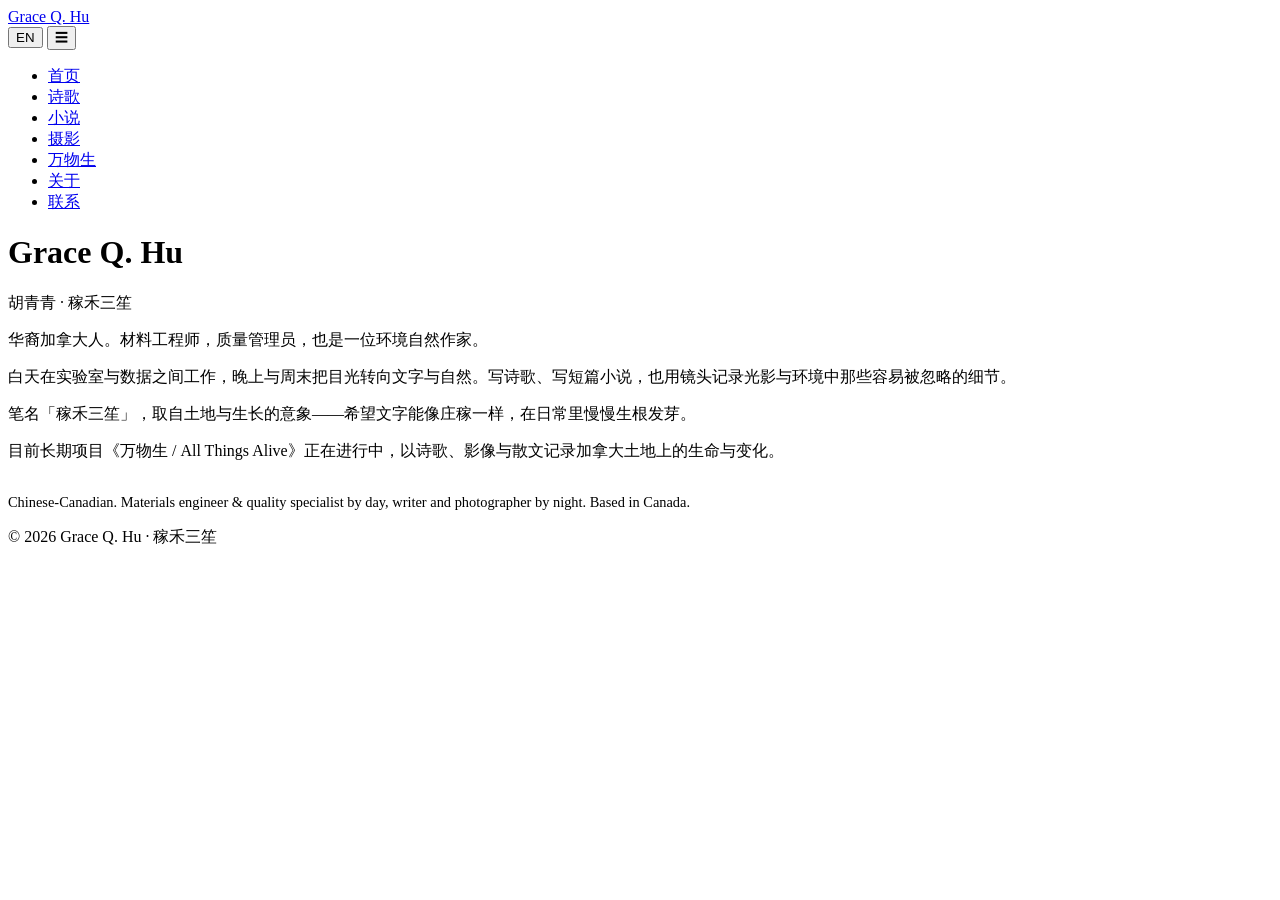
==== about.html @ 489b4ac0 "Add files via upload" ====
<!DOCTYPE html>
<html lang="zh-CN">
<head>
  <meta charset="UTF-8">
  <meta name="viewport" content="width=device-width, initial-scale=1.0">
  <title>关于 · Grace Q. Hu</title>
  <link rel="preconnect" href="https://fonts.googleapis.com">
  <link rel="preconnect" href="https://fonts.gstatic.com" crossorigin>
  <link href="https://fonts.googleapis.com/css2?family=Noto+Sans+SC:wght@300;400;500;700&family=Noto+Serif+SC:wght@400;500;600&display=swap" rel="stylesheet">
  <link rel="stylesheet" href="css/style.css">
</head>
<body>
  <nav class="navbar">
    <div class="nav-inner">
      <a href="index.html" class="logo" data-i18n="logo">Grace Q. Hu</a>
      <div class="nav-right">
        <button id="lang-btn" class="lang-btn">EN</button>
        <button class="menu-toggle">☰</button>
      </div>
      <ul class="nav-links">
        <li><a href="index.html" data-i18n="nav.home">首页</a></li>
        <li><a href="poetry.html" data-i18n="nav.poetry">诗歌</a></li>
        <li><a href="fiction.html" data-i18n="nav.fiction">小说</a></li>
        <li><a href="photography.html" data-i18n="nav.photo">摄影</a></li>
        <li><a href="project.html" data-i18n="nav.project">万物生</a></li>
        <li><a href="about.html" class="active" data-i18n="nav.about">关于</a></li>
        <li><a href="contact.html" data-i18n="nav.contact">联系</a></li>
      </ul>
    </div>
  </nav>

  <main class="container">
    <div class="about-block">
      <h1>Grace Q. Hu</h1>
      <p class="tagline">胡青青 · 稼禾三笙</p>
      <p>华裔加拿大人。材料工程师，质量管理员，也是一位环境自然作家。</p>
      <p>白天在实验室与数据之间工作，晚上与周末把目光转向文字与自然。写诗歌、写短篇小说，也用镜头记录光影与环境中那些容易被忽略的细节。</p>
      <p>笔名「稼禾三笙」，取自土地与生长的意象——希望文字能像庄稼一样，在日常里慢慢生根发芽。</p>
      <p>目前长期项目《万物生 / All Things Alive》正在进行中，以诗歌、影像与散文记录加拿大土地上的生命与变化。</p>
      <p style="margin-top:32px; color:var(--text-muted); font-size:0.9rem;">Chinese-Canadian. Materials engineer & quality specialist by day, writer and photographer by night. Based in Canada.</p>
    </div>
  </main>

  <footer>
    <p data-i18n="footer">© 2026 Grace Q. Hu · 稼禾三笙</p>
  </footer>
  <script src="js/script.js"></script>
</body>
</html>
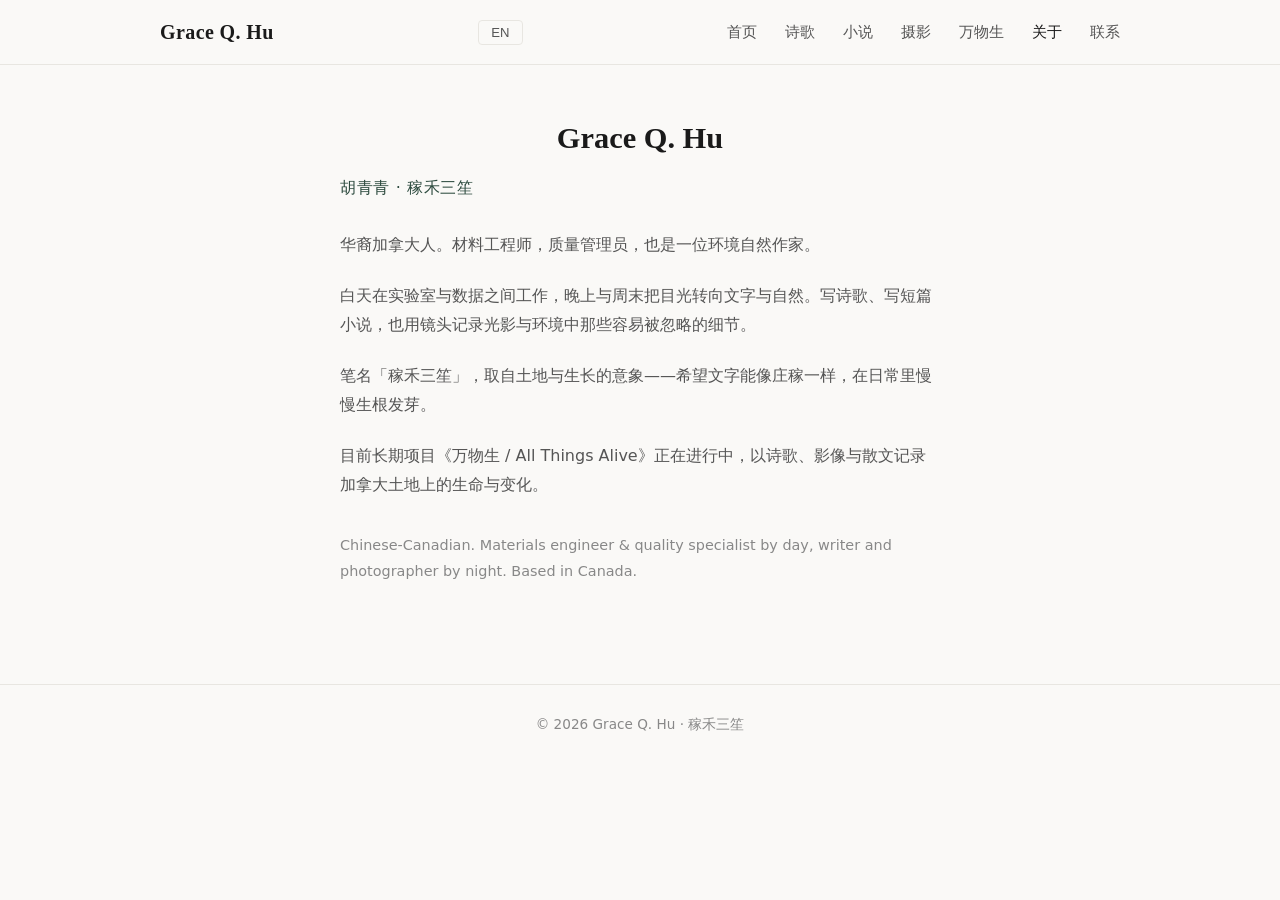
==== commit a7591ee3: "Update stylesheet and script paths in about.html" ====
--- a/about.html
+++ b/about.html
@@ -7,7 +7,7 @@
   <link rel="preconnect" href="https://fonts.googleapis.com">
   <link rel="preconnect" href="https://fonts.gstatic.com" crossorigin>
   <link href="https://fonts.googleapis.com/css2?family=Noto+Sans+SC:wght@300;400;500;700&family=Noto+Serif+SC:wght@400;500;600&display=swap" rel="stylesheet">
-  <link rel="stylesheet" href="css/style.css">
+  <link rel="stylesheet" href="style.css">
 </head>
 <body>
   <nav class="navbar">
@@ -44,6 +44,6 @@
   <footer>
     <p data-i18n="footer">© 2026 Grace Q. Hu · 稼禾三笙</p>
   </footer>
-  <script src="js/script.js"></script>
+  <script src="script.js"></script>
 </body>
 </html>
--- a/style.css
+++ b/style.css
@@ -0,0 +1,433 @@
+:root {
+  --bg: #faf9f7;
+  --bg-card: #ffffff;
+  --text: #1a1a1a;
+  --text-secondary: #555;
+  --text-muted: #888;
+  --accent: #2c4a3e;
+  --accent-light: #3d6b58;
+  --border: #e8e6e1;
+  --font-serif: "Noto Serif SC", "Source Han Serif SC", Georgia, serif;
+  --font-sans: "Noto Sans SC", "PingFang SC", system-ui, sans-serif;
+}
+
+* { margin: 0; padding: 0; box-sizing: border-box; }
+
+html { scroll-behavior: smooth; }
+
+body {
+  font-family: var(--font-sans);
+  background: var(--bg);
+  color: var(--text);
+  line-height: 1.7;
+  min-height: 100vh;
+}
+
+a { color: var(--accent); text-decoration: none; transition: color 0.2s; }
+a:hover { color: var(--accent-light); }
+
+img { max-width: 100%; display: block; }
+
+/* ===== Navbar ===== */
+.navbar {
+  position: sticky;
+  top: 0;
+  z-index: 100;
+  background: rgba(250,249,247,0.92);
+  backdrop-filter: blur(10px);
+  border-bottom: 1px solid var(--border);
+  padding: 0 24px;
+}
+
+.nav-inner {
+  max-width: 960px;
+  margin: 0 auto;
+  height: 64px;
+  display: flex;
+  align-items: center;
+  justify-content: space-between;
+}
+
+.logo {
+  font-family: var(--font-serif);
+  font-size: 1.25rem;
+  font-weight: 600;
+  color: var(--text);
+  letter-spacing: 0.02em;
+}
+
+.nav-links {
+  display: flex;
+  gap: 28px;
+  list-style: none;
+}
+
+.nav-links a {
+  color: var(--text-secondary);
+  font-size: 0.92rem;
+}
+
+.nav-links a:hover,
+.nav-links a.active {
+  color: var(--text);
+}
+
+.nav-right {
+  display: flex;
+  align-items: center;
+  gap: 12px;
+}
+
+.lang-btn {
+  background: transparent;
+  border: 1px solid var(--border);
+  padding: 4px 12px;
+  font-size: 0.82rem;
+  border-radius: 4px;
+  cursor: pointer;
+  color: var(--text-secondary);
+}
+
+.lang-btn:hover { border-color: var(--accent); color: var(--accent); }
+
+.menu-toggle {
+  display: none;
+  background: none;
+  border: none;
+  font-size: 1.4rem;
+  cursor: pointer;
+}
+
+/* ===== Layout ===== */
+.container {
+  max-width: 860px;
+  margin: 0 auto;
+  padding: 48px 24px 80px;
+}
+
+/* ===== Hero ===== */
+.hero {
+  padding: 80px 24px 60px;
+  text-align: center;
+  max-width: 720px;
+  margin: 0 auto;
+}
+
+.hero .role {
+  font-size: 0.9rem;
+  letter-spacing: 0.12em;
+  color: var(--text-muted);
+  margin-bottom: 20px;
+  text-transform: uppercase;
+}
+
+.hero h1 {
+  font-family: var(--font-serif);
+  font-size: clamp(2.2rem, 5vw, 3.2rem);
+  font-weight: 500;
+  line-height: 1.25;
+  margin-bottom: 12px;
+}
+
+.hero .cn-name {
+  font-size: 1.1rem;
+  color: var(--text-secondary);
+  margin-bottom: 28px;
+}
+
+.hero .intro {
+  font-size: 1.05rem;
+  color: var(--text-secondary);
+  line-height: 1.85;
+  max-width: 540px;
+  margin: 0 auto 36px;
+}
+
+.hero-btns {
+  display: flex;
+  gap: 14px;
+  justify-content: center;
+  flex-wrap: wrap;
+}
+
+.btn {
+  display: inline-block;
+  padding: 11px 26px;
+  border: 1px solid var(--accent);
+  color: var(--accent);
+  font-size: 0.92rem;
+  border-radius: 2px;
+  transition: all 0.2s;
+}
+
+.btn:hover {
+  background: var(--accent);
+  color: #fff;
+}
+
+.btn-filled {
+  background: var(--accent);
+  color: #fff;
+}
+
+.btn-filled:hover {
+  background: var(--accent-light);
+  border-color: var(--accent-light);
+}
+
+/* ===== Section ===== */
+.section-title {
+  font-family: var(--font-serif);
+  font-size: 1.6rem;
+  font-weight: 500;
+  margin-bottom: 8px;
+  text-align: center;
+}
+
+.section-desc {
+  text-align: center;
+  color: var(--text-muted);
+  font-size: 0.95rem;
+  margin-bottom: 40px;
+}
+
+/* ===== Project highlight ===== */
+.project-card {
+  background: var(--bg-card);
+  border: 1px solid var(--border);
+  border-radius: 8px;
+  padding: 36px 32px;
+  margin-bottom: 56px;
+  text-align: center;
+}
+
+.project-card .label {
+  font-size: 0.8rem;
+  letter-spacing: 0.1em;
+  color: var(--accent);
+  margin-bottom: 12px;
+  text-transform: uppercase;
+}
+
+.project-card h2 {
+  font-family: var(--font-serif);
+  font-size: 1.7rem;
+  margin-bottom: 16px;
+}
+
+.project-card p {
+  color: var(--text-secondary);
+  max-width: 520px;
+  margin: 0 auto 24px;
+  line-height: 1.8;
+}
+
+/* ===== Works list ===== */
+.work-list { list-style: none; }
+
+.work-item {
+  border-bottom: 1px solid var(--border);
+  padding: 22px 0;
+}
+
+.work-item:first-child { border-top: 1px solid var(--border); }
+
+.work-item a {
+  color: var(--text);
+  display: block;
+}
+
+.work-item h3 {
+  font-family: var(--font-serif);
+  font-size: 1.2rem;
+  font-weight: 500;
+  margin-bottom: 4px;
+}
+
+.work-item .meta {
+  font-size: 0.85rem;
+  color: var(--text-muted);
+}
+
+.work-item .excerpt {
+  color: var(--text-secondary);
+  font-size: 0.95rem;
+  margin-top: 6px;
+}
+
+/* ===== Reading page ===== */
+.reading {
+  max-width: 640px;
+  margin: 0 auto;
+  padding: 48px 24px 80px;
+}
+
+.reading .back {
+  display: inline-block;
+  margin-bottom: 32px;
+  color: var(--text-muted);
+  font-size: 0.9rem;
+}
+
+.reading h1 {
+  font-family: var(--font-serif);
+  font-size: 1.9rem;
+  font-weight: 500;
+  margin-bottom: 10px;
+  line-height: 1.35;
+}
+
+.reading .meta {
+  color: var(--text-muted);
+  font-size: 0.9rem;
+  margin-bottom: 40px;
+  padding-bottom: 20px;
+  border-bottom: 1px solid var(--border);
+}
+
+.reading-content {
+  font-family: var(--font-serif);
+  font-size: 1.12rem;
+  line-height: 2;
+}
+
+.reading-content p { margin-bottom: 1.5em; }
+
+.poem-line { margin-bottom: 0.35em; }
+
+/* ===== Gallery ===== */
+.gallery {
+  display: grid;
+  grid-template-columns: repeat(auto-fill, minmax(240px, 1fr));
+  gap: 16px;
+}
+
+.gallery-item {
+  aspect-ratio: 1;
+  overflow: hidden;
+  border-radius: 6px;
+  background: #eee;
+  cursor: pointer;
+  position: relative;
+}
+
+.gallery-item img {
+  width: 100%;
+  height: 100%;
+  object-fit: cover;
+  transition: transform 0.35s;
+}
+
+.gallery-item:hover img { transform: scale(1.05); }
+
+/* ===== Guestbook ===== */
+.guestbook {
+  background: var(--bg-card);
+  border: 1px solid var(--border);
+  border-radius: 8px;
+  padding: 28px;
+  margin-top: 40px;
+}
+
+.guestbook h3 {
+  font-family: var(--font-serif);
+  font-size: 1.2rem;
+  margin-bottom: 20px;
+}
+
+.comment {
+  padding: 16px 0;
+  border-bottom: 1px solid var(--border);
+}
+
+.comment:last-child { border-bottom: none; }
+
+.comment .author {
+  font-weight: 500;
+  margin-bottom: 4px;
+}
+
+.comment .text {
+  color: var(--text-secondary);
+  font-size: 0.95rem;
+}
+
+.comment .date {
+  font-size: 0.8rem;
+  color: var(--text-muted);
+  margin-top: 6px;
+}
+
+/* ===== About ===== */
+.about-block {
+  max-width: 600px;
+  margin: 0 auto;
+  text-align: center;
+}
+
+.about-block h1 {
+  font-family: var(--font-serif);
+  font-size: 1.9rem;
+  margin-bottom: 8px;
+}
+
+.about-block .tagline {
+  color: var(--accent);
+  margin-bottom: 28px;
+  letter-spacing: 0.04em;
+}
+
+.about-block p {
+  text-align: left;
+  color: var(--text-secondary);
+  margin-bottom: 1.3em;
+  line-height: 1.85;
+}
+
+/* ===== Footer ===== */
+footer {
+  border-top: 1px solid var(--border);
+  padding: 28px 24px;
+  text-align: center;
+  font-size: 0.85rem;
+  color: var(--text-muted);
+}
+
+/* ===== Responsive ===== */
+@media (max-width: 700px) {
+  .menu-toggle { display: block; }
+  .nav-links {
+    display: none;
+    position: absolute;
+    top: 64px;
+    left: 0; right: 0;
+    background: var(--bg);
+    flex-direction: column;
+    padding: 16px 24px;
+    border-bottom: 1px solid var(--border);
+    gap: 14px;
+  }
+  .nav-links.open { display: flex; }
+  .hero { padding: 48px 20px 40px; }
+  .container { padding: 32px 18px 60px; }
+}
+
+/* Lightbox */
+.lightbox {
+  display: none;
+  position: fixed;
+  inset: 0;
+  background: rgba(0,0,0,0.92);
+  z-index: 200;
+  align-items: center;
+  justify-content: center;
+  padding: 20px;
+}
+.lightbox.active { display: flex; }
+.lightbox img { max-width: 92vw; max-height: 90vh; object-fit: contain; }
+.lightbox-close {
+  position: absolute;
+  top: 20px; right: 24px;
+  background: none; border: none;
+  color: #fff; font-size: 2rem; cursor: pointer;
+}
